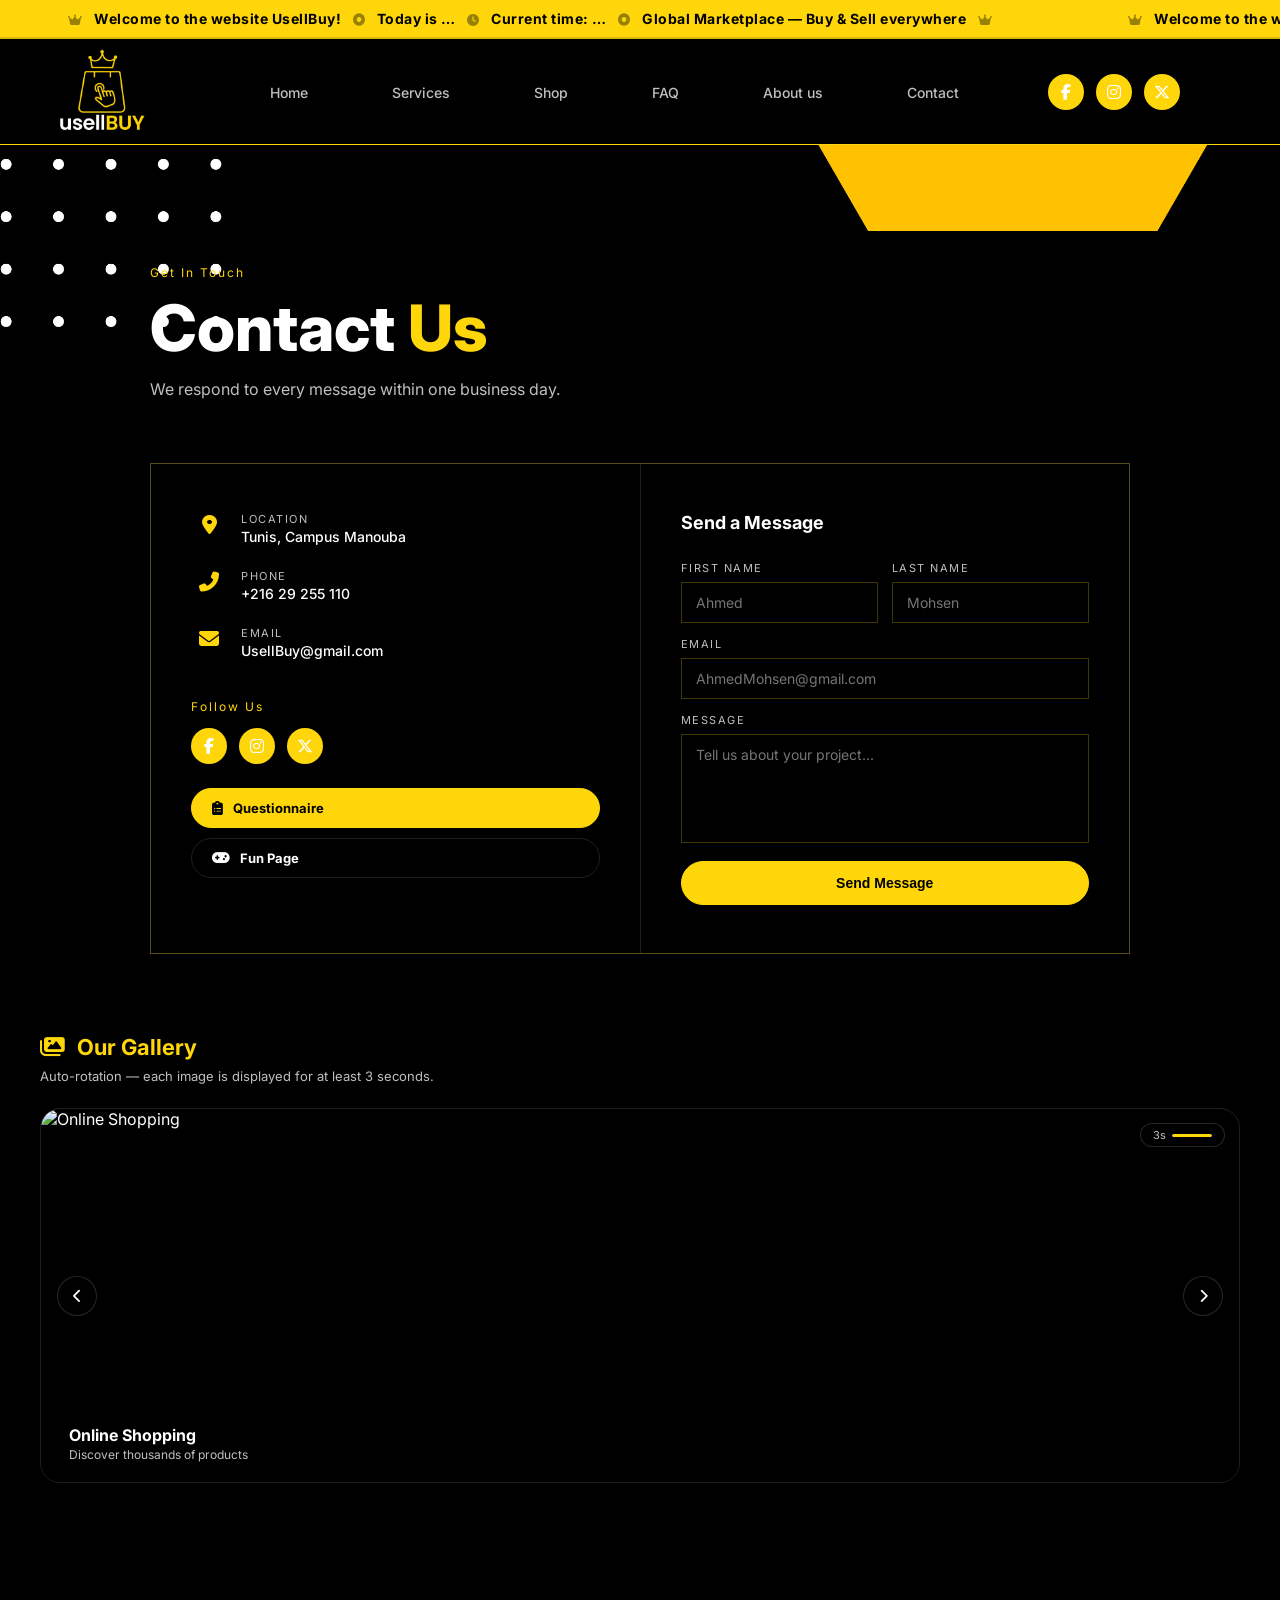
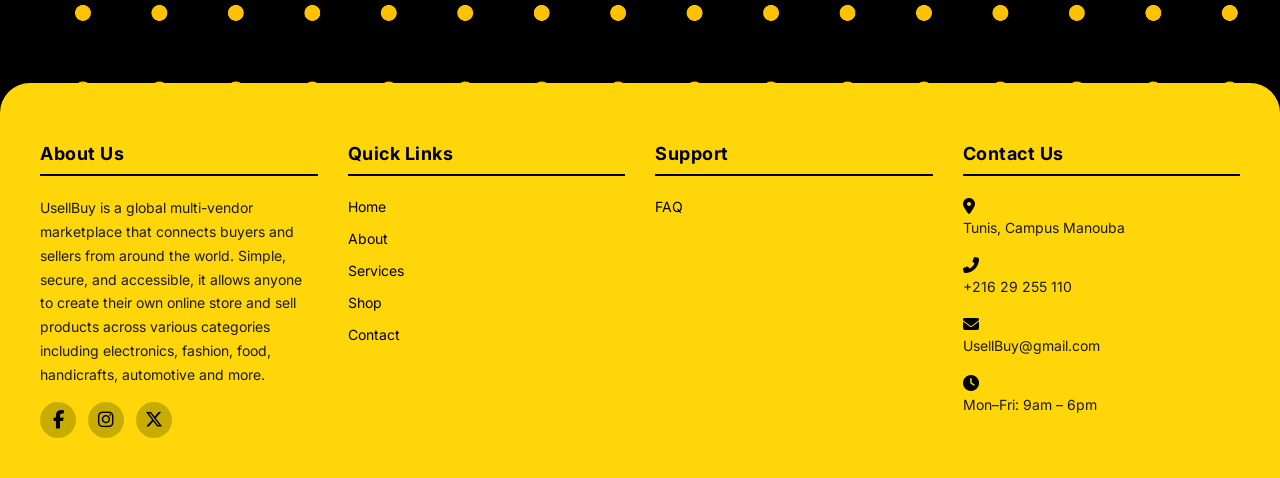
==== contact.html @ 7327470a "first commit" ====
<!DOCTYPE html>
<html lang="en">
<head>
<meta charset="UTF-8">
<meta name="viewport" content="width=device-width, initial-scale=1.0">
<title>UsellBuy — Contact</title>
<link href="https://fonts.googleapis.com/css2?family=Inter:wght@300;400;600;700;800&display=swap" rel="stylesheet">
<link rel="stylesheet" href="https://cdnjs.cloudflare.com/ajax/libs/font-awesome/6.5.0/css/all.min.css">
<link rel="stylesheet" href="style.css">
</head>
<body>

  <!-- ░░░ ANIMATED BANNER — real-time date + time ░░░ -->
  <div class="banner-container">
    <div class="banner-track" id="banner-track">
      <div class="banner-text" id="banner-text-1">
        <i class="fa-solid fa-crown"></i>
        Welcome to the website <strong>UsellBuy</strong>!
        <i class="fa-solid fa-circle-dot"></i>
        Today is <span id="banner-date-1">…</span>
        <i class="fa-solid fa-clock"></i>
        Current time: <span id="banner-time-1">…</span>
        <i class="fa-solid fa-circle-dot"></i>
        Global Marketplace — Buy &amp; Sell everywhere
        <i class="fa-solid fa-crown"></i>
      </div>
      <!-- Duplicate for seamless scrolling -->
      <div class="banner-text" id="banner-text-2" aria-hidden="true">
        <i class="fa-solid fa-crown"></i>
        Welcome to the website <strong>UsellBuy</strong>!
        <i class="fa-solid fa-circle-dot"></i>
        Today is <span id="banner-date-2">…</span>
        <i class="fa-solid fa-clock"></i>
        Current time: <span id="banner-time-2">…</span>
        <i class="fa-solid fa-circle-dot"></i>
        Global Marketplace — Buy &amp; Sell everywhere
        <i class="fa-solid fa-crown"></i>
      </div>
    </div>
  </div>

  <header>
    <div class="logo">
      <a href="index.html"><img src="u__3_-removebg-preview.png"></a>
    </div>
    <nav id="nav_1">
      <a href="index.html">Home</a>
      <a href="services.html">Services</a>
      <a href="shop.html">Shop</a>
      <a href="faq.html">FAQ</a>
      <a href="about.html">About us</a>
      <a href="contact.html">Contact</a>
    </nav>
    <nav id="nav-2">
      <div class="social">
        <a href="https://facebook.com" target="_blank" class="social fb">
          <i class="fa-brands fa-facebook-f"></i>
        </a>
        <a href="https://instagram.com" target="_blank" class="social ig">
          <i class="fa-brands fa-instagram"></i>
        </a>
        <a href="https://x.com" target="_blank" class="social x">
          <i class="fa-brands fa-x-twitter"></i>
        </a>
      </div>
    </nav>
  </header>

  <!-- ░░░ CONTACT SECTION ░░░ -->
  <div class="contact">
    <div class="wrap">
      <div class="ct-container">
        <div class="label">Get In Touch</div>
        <h1>Contact <span class="yellow">Us</span></h1>
        <p class="sub">We respond to every message within one business day.</p>
      </div>

      <div class="contact-grid" style="margin-bottom: 80px;">
        <div class="ct-info">
          <div class="ct-block">
            <i class="fas fa-map-marker-alt ct-icon-minimal"></i>
            <div>
              <div class="ct-label">Location</div>
              <div class="ct-val">Tunis, Campus Manouba</div>
            </div>
          </div>

          <div class="ct-block">
            <i class="fas fa-phone-alt ct-icon-minimal"></i>
            <div>
              <div class="ct-label">Phone</div>
              <div class="ct-val">+216 29 255 110</div>
            </div>
          </div>

          <div class="ct-block">
            <i class="fas fa-envelope ct-icon-minimal"></i>
            <div>
              <div class="ct-label">Email</div>
              <div class="ct-val">UsellBuy@gmail.com</div>
            </div>
          </div>

          <div style="margin-top:40px;">
            <div class="label" style="margin-bottom:14px;">Follow Us</div>
            <div class="social">
              <a href="https://facebook.com" target="_blank" class="social fb">
                <i class="fa-brands fa-facebook-f"></i>
              </a>
              <a href="https://instagram.com" target="_blank" class="social ig">
                <i class="fa-brands fa-instagram"></i>
              </a>
              <a href="https://x.com" target="_blank" class="social x">
                <i class="fa-brands fa-x-twitter"></i>
              </a>
            </div>
            <div class="ct-nav-links">
              <a href="questionnary.html" class="ct-nav-btn filled">
                <i class="fa-solid fa-clipboard-list"></i> Questionnaire
              </a>
              <a href="funpage.html" class="ct-nav-btn ghost">
                <i class="fa-solid fa-gamepad"></i> Fun Page
              </a>
            </div>
          </div>
        </div>

        <form class="ct-form" action="https://httpbin" method="POST" target="_blank">
          <h3>Send a Message</h3>
          <div class="row2">
            <div class="fg"><label>First Name</label><input type="text" placeholder="Ahmed"></div>
            <div class="fg"><label>Last Name</label><input type="text" placeholder="Mohsen"></div>
          </div>
          <div class="fg"><label>Email</label><input type="email" placeholder="AhmedMohsen@gmail.com"></div>
          <div class="fg"><label>Message</label><textarea rows="5" placeholder="Tell us about your project..."></textarea></div>
          <button class="btn" style="width:100%;text-align:center;">Send Message</button>
        </form>
      </div>
    </div>
  </div>

  <!-- ░░░ IMAGE GALLERY SLIDESHOW — at the bottom ░░░ -->
  <div style="max-width:1300px; margin:0 auto; padding:0 40px 60px;">
  <div class="gallery-container">
    <div class="container-title">
      <i class="fa-solid fa-images"></i> Our Gallery
    </div>
    <p class="container-sub">Auto-rotation — each image is displayed for at least 3 seconds.</p>

    <div class="gallery-slider" id="gallery-slider" style="aspect-ratio:16/5;">

      <img class="gallery-slide active"
           src="https://images.unsplash.com/photo-1556742049-0cfed4f6a45d?auto=format&fit=crop&w=1400&q=80"
           alt="Online Shopping" data-caption="Online Shopping" data-sub="Discover thousands of products">

      <img class="gallery-slide"
           src="https://images.unsplash.com/photo-1607082348824-0a96f2a4b9da?auto=format&fit=crop&w=1400&q=80"
           alt="Delivery" data-caption="Fast Delivery" data-sub="Worldwide in 2–5 days">

      <img class="gallery-slide"
           src="https://images.unsplash.com/photo-1563013544-824ae1b704d3?auto=format&fit=crop&w=1400&q=80"
           alt="Secure Payment" data-caption="Secure Payment" data-sub="Your transactions are protected">

      <img class="gallery-slide"
           src="https://images.unsplash.com/photo-1542744173-8e7e53415bb0?auto=format&fit=crop&w=1400&q=80"
           alt="Sellers" data-caption="Seller Community" data-sub="Join 12,000+ active sellers">

      <img class="gallery-slide"
           src="https://images.unsplash.com/photo-1573164713714-d95e436ab8d6?auto=format&fit=crop&w=1400&q=80"
           alt="Customer Support" data-caption="24/7 Customer Support" data-sub="Our team is always here for you">

      <!-- Overlay with title and dots -->
      <div class="gallery-overlay">
        <div class="gallery-caption">
          <span id="gallery-caption-text">Online Shopping</span>
          <small id="gallery-caption-sub">Discover thousands of products</small>
        </div>
        <div class="gallery-dots" id="gallery-dots"></div>
      </div>

      <!-- Navigation buttons -->
      <div class="gallery-nav">
        <button class="gallery-btn" id="btn-prev" title="Previous">
          <i class="fa-solid fa-chevron-left"></i>
        </button>
        <button class="gallery-btn" id="btn-next" title="Next">
          <i class="fa-solid fa-chevron-right"></i>
        </button>
      </div>

      <!-- Timer -->
      <div class="gallery-timer">
        <span id="timer-text">3s</span>
        <div id="timer-bar"><div id="timer-fill" style="width:100%"></div></div>
      </div>

    </div>
  </div>
  </div>

  <footer class="footer">
    <div class="footer-container">
      <div class="footer-col">
        <h4>About Us</h4>
        <p>UsellBuy is a global multi-vendor marketplace that connects buyers and sellers from around the world. Simple, secure, and accessible, it allows anyone to create their own online store and sell products across various categories including electronics, fashion, food, handicrafts, automotive and more.</p>
        <div class="social" id="footer__social">
          <a href="https://facebook.com" target="_blank" class="social fb">
            <i class="fa-brands fa-facebook-f"></i>
          </a>
          <a href="https://instagram.com" target="_blank" class="social ig">
            <i class="fa-brands fa-instagram"></i>
          </a>
          <a href="https://x.com" target="_blank" class="social x">
            <i class="fa-brands fa-x-twitter"></i>
          </a>
        </div>
      </div>
      <div class="footer-col">
        <h4>Quick Links</h4>
        <ul>
          <li><a href="index.html">Home</a></li>
          <li><a href="about.html">About</a></li>
          <li><a href="services.html">Services</a></li>
          <li><a href="shop.html">Shop</a></li>
          <li><a href="contact.html">Contact</a></li>
        </ul>
      </div>
      <div class="footer-col">
        <h4>Support</h4>
        <ul>
          <li><a href="faq.html">FAQ</a></li>
        </ul>
      </div>
      <div class="footer-col">
        <h4>Contact Us</h4>
        <div class="contact-item">
          <i class="fas fa-map-marker-alt"></i>
          <p>Tunis, Campus Manouba</p>
        </div>
        <div class="contact-item">
          <i class="fas fa-phone-alt"></i>
          <p>+216 29 255 110</p>
        </div>
        <div class="contact-item">
          <i class="fas fa-envelope"></i>
          <p>UsellBuy@gmail.com</p>
        </div>
        <div class="contact-item">
          <i class="fas fa-clock"></i>
          <p>Mon–Fri: 9am – 6pm</p>
        </div>
      </div>
    </div>
  </footer>

  <script src="contact.js"></script>
</body>
</html>
---- style.css ----
:root{
    --yellow:#ffd60a;
    --golden: #ffd60a40;
    --white:#ffffff;
    --black:#000000;
    --surface:#0f0f0f;     
    --gray:#bfbfbf;
    --border:#1f1f1f;
    --error:  #ff7070;
    --valide: #44cc44;
  }

  *{
    margin:0;
    padding:0;
    box-sizing:border-box;
  }

  
  .yellow{
    color:var(--yellow);
  }
  body {
  font-family:'Inter',sans-serif;
  background:var(--black) url("SL-043021-42650-13.jpg");
  background-size: cover;
  background-position: center;
  background-repeat: no-repeat;
  color:var(--white);
  animation: simpleFade 0.5s;
}

@keyframes simpleFade {
  from { opacity: 0; }
  to { opacity: 1; }
}
  /* ── NAV ── */
header{
  position: sticky;
  top:0;
  width:100%;
  padding:10px 60px;
  display:flex;
  justify-content:space-between;
  align-items:center;
  z-index:100;
  background:var(--black);        
  border-bottom:1px solid var(--yellow); 
}

.logo{
  width : 85px;
  height : 85px;
}

.logo img{
  height : 100%;
  width : 100%;
}
#nav_1{margin-right : 5px}
#nav_1 a{
  color:var(--gray);
  font-size:14px;
  font-weight:500;
  text-decoration: none;
  margin-left:80px;
  position:relative;
  transition:color .3s;
  }

#nav_1 a::after{
  content:'';
  position:absolute;
  left:0;
  bottom:-4px;
  width:0;
  height:2px;
  background:var(--yellow);
  transition:width .3s ease;
}
  #nav_1 a:hover{color:var(--yellow);}
  #nav_1 a:hover::after{width:100%;}

  #nav-2 {
      display: flex;
      justify-content: flex-end; 
      align-items: center;
      padding: 10px 40px;
      background-color:var(--black) 
  }

  #nav-2 .social {
      display: flex;
      gap: 12px;
  }

  #nav-2 > a {
      width: 32px;
      height: 32px;
      display: flex;
      justify-content: center;
      align-items: center;
      color: var(--white);
      text-decoration: none;
      border-radius: 4px;
      font-size: 14px;
      transition: 0.3s ease;
  }

.fb ,.ig,.x{ background-color: var(--yellow); }
.fb:hover { background-color: #145dbf; }
.ig:hover { background-color: #dd2a7b; }
.x:hover { background-color: #333; }

  /* ── SHARED ── */
.wrap{max-width:1100px;
  margin:0 auto;
  padding:0 60px;
}

.pt{padding-top:120px;}

.label{
  font-size:12px;
  letter-spacing:2px;
  color:var(--yellow);
  margin-bottom:16px;
}

h1{
  font-size:clamp(36px,5vw,64px);
  font-weight:800;
  line-height:1;
  transition:transform .4s ease,opacity .4s ease;
}

h2{
  font-size:clamp(28px,4vw,44px);
  font-weight:700;
  line-height:1.15;
  transition:transform .4s ease,opacity .4s ease;
}

.sub{
 font-size:16px;
  color:var(--gray);
  line-height:1.7;
  max-width:500px;
  margin-top:16px;
  transition :opacity .4s ease;
}

  /* ── BUTTONS ── */
.btn{
  display :inline-block;
  padding:13px 28px;
  background:var(--yellow);
  color:var(--black);
  font-size:14px;
  font-weight:600;
  text-decoration:none;
  border:1px solid var(--yellow);
  border-radius:50px;
  cursor:pointer;  /*pointeur curseur*/
  transition:background .3s ease, color .3s ease, transform .2s ease;
}

.btn:hover{
  background:var(--black);
  color:var(--yellow);
  transform:translateY(-3px);
}

.btn-ghost{
  background: transparent;
  border:1px solid var(--white);
  color:var(--white);
  margin-left:12px;
  border-radius: 50px;
  transition:background .3s ease, color .3s ease, transform .2s ease;
}

.btn-ghost:hover{
  background:var(--white);
  color:var(--black);
  transform:translateY(-3px);
}

  /* ── DIVIDER ── */
  hr{
    border:none;
    border-top:1px solid var(--border);
    margin:80px 0;
    transition:opacity .3s;
  }


  /* ── SERVICES ── */
#services .s-container {
  padding-top: 50px;
  text-align: center;
  max-width: 560px;
  margin: 0 auto 56px;
}

.grid-2 {
    display: grid;
    grid-template-columns: repeat(3, 1fr);
    justify-content: center;              
    gap: 20px;
    width: 95%;                          
    margin: 0 auto;                       
    background: #111100; 
    padding: 20px;
    border-radius: 16px;
}

.svc {
    background: var(--border);
    padding: 40px 30px;
    border-radius: 16px;
    transition: all 0.3s ease;
    color: var(--white); 
    border: 1px solid var(--golden);
}

.svc:hover {
  background: var(--yellow);  
  color: var(--black);        
  transform: translateY(-5px);
}

.svc:hover h3,.svc:hover p,.svc:hover .svc-num { 
  color: inherit;
}

.top-svc {
  display: flex;
  justify-content: space-between;
  align-items: center;
  width: 100%;
  margin-bottom: 20px;
  }

.svc-num {
  font-size: 18px;
  letter-spacing: 2px;
  background-color:#ffd60a40;
  border-radius:4px;
  color: var(--yellow);
  font-weight: 600;
  transition: color 0.3s ease;
}

.svc:nth-child(5) .top-svc::after {
  font-size: 14px;
  color: var(--yellow);
  text-transform: uppercase;
  letter-spacing: 1px;
}

.svc:nth-child(6) .top-svc::after {
  font-size: 14px;
  color: var(--yellow);
  text-transform: uppercase;
  letter-spacing: 1px;
}
.svc-title h3 {
  font-size: 24px;
  font-weight: 800;
  margin-bottom: 16px;
  color: var(--white);
  transition: color 0.3s ease;
}

.svc p {
  font-size: 14px;
  padding: 0px 0px;
  color: var(--white);
  line-height: 2;
  transition: color 0.3s ease;
}

  /* ── SHOP ── */
.forms {
  margin: 40px 0 60px;
  padding: 30px;
  background: var(--black);
  border: 1.5px solid rgba(255, 214, 10, 0.15);
  border-radius: 16px;
}
.forms:hover{
  border-color: var(--yellow);
  transform: translateY(-5px);
}
.forms-grid {
    color: var(--yellow);
    font-size: 22px;
    font-weight: 700;
    margin-bottom: 25px;
    display: flex;
    align-items: center;
    gap: 10px;
}

.forms-grid {
  display: grid;
  grid-template-columns: 1fr 1fr;
  gap: 20px;
}

.form {
  background: var(--black);
  padding: 25px;
  border-radius: 12px;
  border: 1px solid rgba(255, 214, 10, 0.15);
  position: relative;
  transition: all 0.3s ease;
}

.form:hover {
  transform: translateY(-4px);
  box-shadow: 0 8px 28px rgba(255, 214, 10, 0.12);
  border-color: rgba(255, 214, 10, 0.3);
}

.form-badge {
  display: inline-block;
  padding: 4px 12px;
  border-radius: 20px;
  font-size: 11px;
  font-weight: 700;
  text-transform: uppercase;
  margin-bottom: 15px;
  color: var(--white);
}

.form h3 {
  color: var(--white);
  font-size: 18px;
  font-weight: 600;
  margin-bottom: 15px;
}
.form select {
  width: 100%;
  padding: 12px;
  margin-bottom: 12px;
  background: #111; 
  border: 1px solid var(--yellow);  
  border-radius: 6px;
  color: var(--yellow);  
  font-family: 'Inter', sans-serif;
  font-size: 14px;
  cursor: pointer;
}
.form select option {
  background: #111;  
  color: var(--yellow);  
  padding: 10px;
}

.form select option:hover {
  background: var(--yellow);  
  color: var(--black);  
}
.form input,.form select {
  width: 100%;
  padding: 12px;
  margin-bottom: 12px;
  background: rgba(255, 255, 255, 0.05);
  border: 1px solid var(--border);
  border-radius: 6px;
  color: var(--white);
  font-family: 'Inter', sans-serif;
  font-size: 14px;
}
.form input:focus,.form select:focus {
  border-color: var(--yellow);
  outline: none;
}

.price-row {
  display: grid;
  grid-template-columns: 1fr 1fr;
  gap: 10px;
  margin-bottom: 5px;
}

#btn__for {
  width: 100% ;
  padding: 12px;
  display: flex;
  align-items: center;
  justify-content: center;
  gap: 8px;
  margin-top: 10px;
}
#shop .sh-container{padding:120px 0 60px;}
.prod-grid{
  display:grid;
  grid-template-columns:repeat(4, 1fr);
  gap:20px;
  margin-bottom:0;
}
.prod-card{
  background:var(--surface);
  border:1px solid var(--border);
  border-radius:16px;
  transition:background .2s, transform .2s;
  overflow:hidden;
}
.prod-card:hover{
  background:#2e2e2e;
  transform:translateY(-4px);
}
.prod-card img{
  width:100%;
  aspect-ratio:1 / 1;
  object-fit:cover;
  display:block;
  transition:transform .4s ease;
  border-radius:16px 16px 0 0;
}
.prod-card:hover img {
  transform: scale(1.04);
  filter:saturate(120%);
  opacity: 0.9;
}

.prod-info{padding:18px;}
.prod-info h3{
  font-size:15px;
  font-weight:700;
  margin-bottom:6px;
}
.prod-info p{
  font-size:13px;
  color:var(--gray);
  line-height:1.6;
  margin-bottom:14px;
}
.prod-info .price{
  font-size:18px;
  font-weight:700;
  margin-bottom:14px;
}
.prod-info .price span{
  font-size:12px;
  color:var(--gray);
  font-weight:400;
}
#add-btn{
    width:100%;
    padding:10px;
  }
.prod-top{
  margin: 40px 0;
  padding: 25px;
  background: #111;
  border: 1px solid var(--yellow);
  border-radius: 12px;
  overflow-x: auto;
}
.prod-top-title {
  color: var(--yellow);
  font-size: 22px;
  margin-bottom: 20px;
  display: flex;
  align-items: center;
  gap: 10px;
}

.prod-top-title i {
  color: var(--yellow);
  font-size: 24px;
}

.prod-top-table, #product-table {
  width: 100%;
  border-collapse: collapse;
  background: var(--black);
  border: 1px solid var(--yellow);
  border-radius: 8px;
  overflow: hidden;
  min-width: 600px;
}

.prod-top-table th, #product-table th {
  background: var(--yellow);
  color: var(--black);
  padding: 12px;
  font-size: 14px;
  text-align: left;
}
.prod-top-table th i, #product-table i {
  margin-right: 6px;
  color: var(--black);
  }

.prod-top-table td, #product-tbody td{
  padding: 12px;
  color: var(--white);
  border-bottom: 1px solid #333;
}
.prod-top-table td i {
  margin-right: 6px;
  color: var(--yellow);
}

.prod-top-row-1 ,.prod-top-row-2 ,.prod-top-row-3{ background: var(--black);} 

.rank-1 i { color: #FFD700; }
.rank-2 i { color: #C0C0C0; }
.rank-3 i { color: #CD7F32; }

.product-cell {
  display: flex;
  align-items: center;
  gap: 10px;
}

.product-cell img {
    width: 40px;
    height: 40px;
    border-radius: 5px;
    border: 1px solid var(--yellow);
    object-fit: cover;
  }

.product-cell span { color: var(--white); }

.revenue {
  color: #4CAF50 !important;
  font-weight: 600;
}

.revenue i { 
  color: #4CAF50 !important;
}
.rating i {
  color: var(--yellow);
  font-size: 12px;
  margin-right: 2px;
}

.prod-top-table tr:hover, #product-tbody tr { 
  background: var(--border);
}
.prod-top-table tr, #product-tbody tr:hover td {
  border-color: var(--yellow);
}

.prod-info {
  background-color: var(--surface);
  color : var(--gray);
}

  /* ── FAQ ── */


  /* ── ABOUT ── */
.about {
  padding: 80px 24px 100px;
  font-family: 'Inter', sans-serif;
  max-width: 1100px;
  margin: 0 auto;
}

.about-container {
  text-align: center;
  max-width: 640px;
  margin: 0 auto 60px;
}

.about-container h1 {
  font-size: clamp(2rem, 4.5vw, 3.2rem);
  font-weight: 700;
  line-height: 1.15;
  color: var(--white);
  margin-top: 12px;
}
.about-container h1 span { color: var(--yellow); }

.about-sub {
  margin-top: 16px;
  color: var(--gray);
  font-size: 1rem;
  line-height: 1.75;
}

.about-mission {
  background: var(--black);
  border: 1.5px solid var(--golden);
  border-radius: 20px;
  padding: 32px 36px;
  margin-bottom: 72px;
}

.about-mission-inner {
  display: flex;
  align-items: flex-start;
  gap: 20px;
}
.about-mission-inner i {
  font-size: 1.6rem;
  color: var(--yellow);
  margin-top: 3px;
  flex-shrink: 0;
}

.about-mission-inner p {
  font-size: 1rem;
  color: var(--gray);
  line-height: 1.8;
}

.about-team-title {
  text-align: center;
  margin-bottom: 36px;
}

.about-team-title h2 {
  font-size: clamp(1.6rem, 3vw, 2.2rem);
  font-weight: 700;
  color: var(--white);
  margin-top: 8px;
}

.about-team {
  display: grid;
  grid-template-columns: repeat(auto-fill, minmax(300px, 1fr));
  gap: 20px;
  margin-bottom: 80px;
}

.about-card {
  background: #1a1a1a;
  border: 1.5px solid var(--golden);
  border-radius: 20px;
  padding: 32px 28px;
  display: flex;
  flex-direction: column;
  gap: 16px;
  transition: background 0.25s, border-color 0.25s, transform 0.2s;
}

.about-card:hover {
  background: #222;
  border-color: var(--yellow);
  transform: translateY(-5px);
}

.about-card-avatar {
  width: 56px;
  height: 56px;
  border-radius: 50%;
  background: var(--yellow);
  color: var(--black);
  font-size: 1.1rem;
  font-weight: 700;
  display: flex;
  align-items: center;
  justify-content: center;
  flex-shrink: 0;
  letter-spacing: 1px;
}

.about-card-info h3 {
  font-size: 1.05rem;
  font-weight: 700;
  color: var(--white);
   margin-bottom: 4px;
}

.about-card-role {
  display: inline-block;
  font-size: 0.75rem;
  font-weight: 600;
  letter-spacing: 1.5px;
  text-transform: uppercase;
  color: var(--yellow);
  margin-bottom: 12px;
}

.about-card-info p {
  font-size: 0.85rem;
  color: var(--gray);
  line-height: 1.75;
}

.about-card-socials {
  display: flex;
  gap: 10px;
  margin-top: 4px;
}

.about-card-socials a {
  width: 34px;
  height: 34px;
  border-radius: 50%;
  background: var(--surface);
  border: 1px solid var(--golden);
  color: var(--yellow);
  display: flex;
  align-items: center;
  justify-content: center;
  font-size: 0.85rem;
  text-decoration: none;
  transition: background 0.2s, color 0.2s, border-color 0.2s;
}

.about-card-socials a:hover {
  background: var(--yellow);
  color: var(--black);
  border-color: var(--yellow);
}

.about-values {
  display: grid;
  grid-template-columns: repeat(auto-fill, minmax(220px, 1fr));
  gap: 20px;
  margin-bottom: 80px;
}
.about-value {
  background: var(--surface);
  border: 1.5px solid var(--golden);
  border-radius: 20px;
  padding: 28px 24px;
  transition: background 0.25s, border-color 0.25s, transform 0.2s;
}

.about-value:hover {
  background: var(--yellow);
  border-color: var(--yellow);
  transform: translateY(-4px);
}

.about-value i {
  font-size: 1.4rem;
  color: var(--yellow);
  margin-bottom: 14px;
  display: block;
  transition: color 0.25s;
}
.about-value:hover i { color: var(--black); }

.about-value h4 {
  font-size: 0.95rem;
  font-weight: 700;
  color: var(--white);
  margin-bottom: 8px;
  transition: color 0.25s;
}
.about-value:hover h4 { color: var(--black); }
.about-value p {
  font-size: 0.82rem;
  color: var(--gray);
  line-height: 1.75;
  transition: color 0.25s;
}

.about-value:hover p { color: #333; }

.about-cta {
  border: 1.5px solid var(--golden);
  border-radius: 20px;
  padding: 36px 40px;
  display: flex;
  align-items: center;
  gap: 20px;
  flex-wrap: wrap;
  background: var(--surface);
}

.about-cta-text { flex: 1; }

.about-cta-text h3 {
  font-size: 1.1rem;
  font-weight: 600;
  color: var(--white);
}

.about-cta-text p {
  font-size: 0.875rem;
  color: var(--gray);
  margin-top: 4px;
}
  /* ── CONTACT ── */
.ct-block i.ct-icon-minimal {
  color: var(--yellow);
  font-size: 20px;
  width: 36px;
  text-align: center;
  margin-top: 3px;
}
.ct-block {
  display: flex;
  gap: 14px;
  align-items: flex-start;
  margin-bottom: 24px;
}
.contact .ct-container { 
  padding: 120px 0 60px;
}
.contact-grid {
  display: grid;
  grid-template-columns: 1fr 1fr;
  gap: 1px; background: var(--border);
  border: 1px solid var(--golden);
}
.ct-info {
  background: var(--black); 
  padding: 48px 40px; 
}
.ct-info .sub {margin-bottom: 40px;
}
.ct-block {
  display: flex; gap: 14px; 
  align-items: flex-start; 
  margin-bottom: 24px; 
}
.ct-icon {
  width: 36px; 
  height: 36px; 
  border: 1px solid var(--border); 
  display: flex; 
  align-items: center; 
  justify-content: center; 
  font-size: 14px; 
  flex-shrink: 0;
}
.ct-label{ 
  font-size: 11px; 
  letter-spacing: 1.5px; 
  text-transform: uppercase; 
  color: var(--gray); 
}
.ct-val { 
  font-size: 14px; 
  font-weight: 500; 
  margin-top: 2px; 
}
.ct-form { 
  background: var(--black); 
  padding: 48px 40px; 
}
.ct-form h3{
  font-size: 18px; 
  font-weight: 700; 
  margin-bottom: 28px; 
}
.row2 { 
  display: grid; 
  grid-template-columns: 1fr 1fr; 
  gap: 14px; 
}
.fg { 
  margin-bottom: 14px; 
}
.fg label { 
  display: flex ; 
  font-size: 11px; 
  letter-spacing: 1.5px; 
  text-transform: uppercase; 
  color: var(--gray); 
  margin-bottom: 7px; 
}
.fg input,.fg textarea { 
  width: 100%; 
  background: var(--black); 
  border: 1px solid var(--golden); 
  padding: 11px 14px; 
  color: var(--white); 
  font-family: 'Inter', sans-serif; 
  font-size: 14px; 
  outline: none; 
  resize: none; 
  transition: border-color .2s;
}
.fg input:focus, .fg textarea:focus { 
  border-color: var(--yellow);
}

.social {
  display: flex;
  gap: 12px;
}

.social a {
  width: 36px;
  height: 36px;
  display: flex;
  justify-content: center;
  align-items: center;
  color: var(--white);
  text-decoration: none;
  border-radius: 50%;  
  font-size: 16px;
  transition: 0.3s ease;
  background: var(--yellow);
}
/* ── CONTACT NAV BUTTONS — Questionnaire & Fun Page ── */
.ct-nav-links {
  display: flex;
  flex-direction: column;
  gap: 10px;
  margin-top: 24px;
}

.ct-nav-btn {
  display: inline-flex;
  align-items: center;
  gap: 10px;
  padding: 11px 20px;
  border-radius: 50px;
  font-size: 13px;
  font-weight: 700;
  text-decoration: none;
  transition: all .25s ease;
}

.ct-nav-btn.filled {
  background: var(--yellow);
  color: var(--black);
  border: 1px solid var(--yellow);
}

.ct-nav-btn.filled:hover {
  background: var(--black);
  color: var(--yellow);
  transform: translateY(-2px);
}

.ct-nav-btn.ghost {
  background: transparent;
  color: var(--white);
  border: 1px solid var(--border);
}

.ct-nav-btn.ghost:hover {
  border-color: var(--yellow);
  color: var(--yellow);
  transform: translateY(-2px);
}

.ct-nav-btn i {
  font-size: 14px;
}
.banner-container {
    overflow: hidden;
    background: var(--yellow);
    padding: 10px 0;
    position: relative;
    border-bottom: 2px solid rgba(0,0,0,0.15);
  }
  /* Le texte défile de droite à gauche en boucle */
.banner-track {
  display: flex;
  white-space: nowrap;
  animation: marqueeScroll 22s linear infinite;
}
.banner-text {
  font-size: 14px;
  font-weight: 700;
  color: var(--black);
  padding: 0 60px;
  letter-spacing: 0.5px;
  flex-shrink: 0;
 }
.banner-text i { margin: 0 8px; 
  font-size: 12px; 
  color: rgba(0,0,0,0.4); 
}
  /* Animation du défilement */
@keyframes marqueeScroll {
  from { transform: translateX(0); }
  to   { transform: translateX(-50%); }
}
  /* L'heure est mise à jour dynamiquement */
#banner-time, #banner-date { font-weight: 800; }
 
  /* ════════════════════════════════
     GALERIE D'IMAGES — Partie 4b
  ════════════════════════════════ */
.gallery-container {
  margin: 60px 0;
}
.gallery-container .container-title {
  font-size: 22px;
  font-weight: 700;
  color: var(--yellow);
  margin-bottom: 8px;
  display: flex;
  align-items: center;
  gap: 12px;
}
.gallery-container .container-sub {
  font-size: 13px;
  color: var(--gray);
  margin-bottom: 24px;
}
  /* Conteneur de la galerie */
.gallery-slider {
  position: relative;
  border-radius: 20px;
  overflow: hidden;
  aspect-ratio: 16/7;
  border: 1px solid var(--border);
}
  /* Images de la galerie */
.gallery-slide {
  position: absolute;
  top: 0; left: 0;
  width: 100%; height: 100%;
  object-fit: cover;
  opacity: 0;
  transition: opacity 1s ease-in-out;
}
.gallery-slide.active { opacity: 1; }
 
  /* Overlay avec le titre de l'image */
.gallery-overlay {
  position: absolute;
  bottom: 0; left: 0; right: 0;
  background: linear-gradient(transparent, rgba(0,0,0,0.75));
  padding: 30px 28px 20px;
  display: flex;
  justify-content: space-between;
  align-items: flex-end;
}
.gallery-caption { font-size: 16px; font-weight: 700; }
.gallery-caption small { display: block; font-size: 12px; color: var(--gray); font-weight: 400; margin-top: 2px; }
 
  /* Indicateurs (points) */
.gallery-dots {
  display: flex;
  gap: 6px;
}
.gallery-dot {
  width: 8px; height: 8px;
  border-radius: 50%;
  background: rgba(255,255,255,0.3);
  cursor: pointer;
  transition: all .3s;
  border: none;
}
.gallery-dot.active { background: var(--yellow); transform: scale(1.3); }
 
  /* Boutons précédent / suivant */
.gallery-nav {
  position: absolute;
  top: 50%; transform: translateY(-50%);
  display: flex;
  justify-content: space-between;
  width: 100%;
  padding: 0 16px;
  pointer-events: none;
}
.gallery-btn {
  width: 40px; height: 40px;
  border-radius: 50%;
  background: rgba(0,0,0,0.5);
  border: 1px solid rgba(255,255,255,0.15);
  color: var(--white);
  font-size: 14px;
  cursor: pointer;
  pointer-events: all;
  display: flex; align-items: center; justify-content: center;
  transition: all .2s;
 }
.gallery-btn:hover { background: var(--yellow); color: var(--black); border-color: var(--yellow); }
 
  /* Compteur de temps restant */
.gallery-timer {
  position: absolute;
  top: 14px; right: 14px;
  background: var(--black);
  border: 1px solid rgba(255,255,255,0.15);
  border-radius: 50px;
  padding: 4px 12px;
  font-size: 11px;
  color: var(--gray);
  display: flex; align-items: center; gap: 6px;
}
#timer-bar {
  width: 40px; height: 3px;
  background: var(--border);
  border-radius: 2px;
  overflow: hidden;
}
#timer-fill {
  height: 100%;
  background: var(--yellow);
  border-radius: 2px;
  transition: width 1s linear;
}

/* ── QUESTIONNARY ── */

/* Questionnaire Simple Styles */

 /* ── Hero ── */
.q-container { padding: 120px 0 60px;
 }
 
    /* ── Card formulaire ── */
.q-card {
  background: var(--surface);
  border: 1px solid var(--border);
  border-radius: 20px;
  padding: 48px;
  max-width: 720px;
  margin: 0 auto 80px;
  }
 
    /* ── Groupes de champs ── */
.q-group { margin-bottom: 28px; }
.q-group label.main-label {
  display: block;
  font-size: 11px;
  letter-spacing: 1.8px;
  text-transform: uppercase;
  color: var(--yellow);
  margin-bottom: 10px;
  font-weight: 600;
}
 
    /* Inputs & Textarea */
.q-group input[type="text"],
.q-group input[type="email"],
.q-group textarea,
.q-group select {
  width: 100%;
  background: var(--border);
  border: 1px solid var(--border);
  padding: 12px 16px;
  color: var(--white);
  font-size: 14px;
  outline: none;
  border-radius: 10px;
  resize: vertical;
  transition: border-color .2s, background .2s;
}
.q-group input:focus,
.q-group textarea:focus,
.q-group select:focus { border-color: var(--yellow); background: rgba(255,214,10,0.03); }
.q-group select option { background: #111; }
 
    /* Erreur de validation */
.error-msg {
  color: var(--error);
  font-size: 12px;
  margin-top: 6px;
  display: none;
  align-items: center;
  gap: 5px;
}
.error-msg.visible { display: flex; }
.field-error input,.field-error textarea,.field-error select { border-color: var(--error) !important; }
 
    /* Champ valide */
.field-ok input,.field-ok textarea,.field-ok select { border-color: var(--valide) !important; }
 
    /* Radio & Checkbox */
.options-grid { display: grid; grid-template-columns: 1fr 1fr; gap: 10px; }
.option-item {
  display: flex;
  align-items: center;
  gap: 10px;
  background: rgba(255,255,255,0.03);
  border: 1px solid var(--border);
  padding: 12px 16px;
  border-radius: 10px;
  cursor: pointer;
  transition: all .2s;
  font-size: 14px;
  color: var(--gray);
}
.option-item:hover { border-color: var(--yellow); color: var(--white); background: rgba(255,214,10,0.04); }
.option-item input[type="radio"],
.option-item input[type="checkbox"] {
  accent-color: var(--yellow);
  width: 16px; height: 16px;
  cursor: pointer;
}
 
    /* Stars rating */
.stars { display: flex; gap: 6px; flex-direction: row-reverse; justify-content: flex-end; }
.stars input { display: none; }
.stars label {
  font-size: 28px;
  color: var(--border);
  cursor: pointer;
  transition: color .15s;
  }
.stars label:hover,.stars label:hover ~ label,.stars input:checked ~ label { color: var(--yellow); }
 
    /* Range slider */
.range-wrap { display: flex; align-items: center; gap: 16px; }
.range-wrap input[type="range"] { flex: 1; accent-color: var(--yellow); }
.range-val {
  min-width: 36px;
  text-align: center;
  font-weight: 700;
  color: var(--yellow);
  font-size: 16px;
}
 

    /* Séparateur interne */
.q-divider { border: none; border-top: 1px solid var(--border); margin: 32px 0; }
 
    /* Message de succès */
.success-panel {
  display: none;
  text-align: center;
  padding: 60px 40px;
}
.success-panel.visible { display: block; }
.success-icon { font-size: 60px; color: var(--yellow); margin-bottom: 20px; }
.success-panel h2 { font-size: 28px; margin-bottom: 12px; }
.success-panel p { color: var(--gray); font-size: 15px; }
 
    /* Char count */
.char-count { font-size: 11px; color: var(--gray); text-align: right; margin-top: 4px; }
 
    /* Liens nav extras */
.nav-links { display: flex; gap: 16px; justify-content: center; margin-bottom: 60px; flex-wrap: wrap; }
.nav-link-pill {
  display: inline-flex;
  align-items: center;
  gap: 8px;
  padding: 10px 20px;
  border: 1px solid var(--border);
  border-radius: 50px;
  color: var(--gray);
  text-decoration: none;
  font-size: 13px;
  transition: all .2s;
}
.nav-link-pill:hover { border-color: var(--yellow); color: var(--yellow); }

/*---------FUNPAGE----------------*/

.fp-container { 
    padding: 60px 0 40px; 
    text-align: center;
}

.fp-layout { 
    display: grid; 
    grid-template-columns: 1fr 1fr; 
    gap: 32px; 
    margin-bottom: 60px; 
}

/* Game Card Styles */
.game-card {
    background: rgba(255,255,255,0.03);
    border: 1px solid var(--border);
    border-radius: 20px;
    padding: 32px;
}

.game-card h3 {
    font-size: 18px;
    font-weight: 700;
    color: var(--yellow);
    margin-bottom: 8px;
    display: flex;
    align-items: center;
    gap: 10px;
}

.game-card .sub-label { 
    font-size: 13px; 
    color: var(--gray); 
    margin-bottom: 20px; 
}

/* Memory Game Grid */
.memory-grid {
    display: grid;
    grid-template-columns: repeat(4, 1fr);
    gap: 10px;
    margin-bottom: 16px;
}

.mem-card {
    aspect-ratio: 1;
    border-radius: 12px;
    border: 2px solid var(--border);
    display: flex;
    align-items: center;
    justify-content: center;
    cursor: pointer;
    background: rgba(255,255,255,0.04);
    transition: all 0.2s ease;
    position: relative;
}

/* Style pour l'icône question mark (face cachée) */
.mem-card .fa-circle-question {
    font-size: 32px;
    color: var(--yellow);
    transition: all 0.2s ease;
}

/* Style pour les icônes Font Awesome sur les cartes retournées */
.mem-card .card-icon {
    display: none;
    font-size: 32px;
}

.mem-card .card-icon i {
    font-size: 32px;
    color: var(--yellow);
}

/* Carte retournée */
.mem-card.flipped {
    background: rgba(255,214,10,0.1);
    border-color: var(--yellow);
}

.mem-card.flipped .fa-circle-question {
    display: none;
}

.mem-card.flipped .card-icon {
    display: block;
}

/* Carte appariée */
.mem-card.matched {
    border-color: var(--yellow);
    background: rgba(255,214,10,0.2);
    cursor: default;
    opacity: 0.8;
}

.mem-card.matched .card-icon i {
    color: var(--yellow);
}

/* Effet hover sur les cartes non retournées */
.mem-card:hover:not(.flipped):not(.matched) {
    transform: scale(1.05);
    border-color: rgba(255,214,10,0.5);
}

/* Game Score */
.game-score {
    display: flex;
    justify-content: space-between;
    align-items: center;
    font-size: 13px;
    color: var(--gray);
    margin-bottom: 16px;
    flex-wrap: wrap;
    gap: 10px;
}

.game-score span { 
    color: var(--yellow); 
    font-weight: 700; 
}

.btn-game { 
    padding: 6px 16px; 
    background: transparent; 
    border: 1px solid var(--yellow); 
    color: var(--yellow); 
    border-radius: 50px; 
    cursor: pointer; 
    font-size: 12px; 
    font-family: 'Inter', sans-serif;
    transition: all 0.2s; 
}

.btn-game:hover { 
    background: var(--yellow); 
    color: var(--black); 
}

/* Propagation Section */
.propagation-container {
    background: rgba(255,255,255,0.02);
    border: 1px solid var(--border);
    border-radius: 20px;
    padding: 32px;
    margin-bottom: 60px;
}

.propagation-container h3 {
    font-size: 18px;
    font-weight: 700;
    color: var(--yellow);
    margin-bottom: 12px;
    display: flex;
    align-items: center;
    gap: 10px;
}

.propagation-container p {
    font-size: 13px;
    color: var(--gray);
    margin-bottom: 20px;
    line-height: 1.5;
}

.propagation-container code {
    background: rgba(255,255,255,0.1);
    padding: 2px 6px;
    border-radius: 4px;
    font-size: 11px;
}

/* Event Propagation Levels */
.ev-outer {
    background: rgba(255,255,255,0.04);
    border: 2px solid rgba(255,255,255,0.1);
    border-radius: 16px;
    padding: 24px;
    margin: 20px 0;
    cursor: pointer;
    transition: all 0.2s;
}

.ev-outer:hover { 
    border-color: rgba(122,178,247,0.5); 
}

.ev-outer-label { 
    font-size: 11px; 
    letter-spacing: 1px; 
    text-transform: uppercase; 
    color: var(--gray); 
    margin-bottom: 16px; 
    display: flex;
    align-items: center;
    gap: 8px;
}

.ev-zone {
    background: rgba(255,214,10,0.04);
    border: 2px dashed rgba(255,214,10,0.25);
    border-radius: 12px;
    padding: 20px;
    cursor: pointer;
    transition: all 0.2s;
}

.ev-zone:hover { 
    border-color: rgba(255,214,10,0.5); 
}

.ev-zone-label { 
    font-size: 11px; 
    letter-spacing: 1px; 
    text-transform: uppercase; 
    color: rgba(255,214,10,0.6); 
    margin-bottom: 14px; 
    display: flex;
    align-items: center;
    gap: 8px;
}

.ev-btn-wrap { 
    display: flex; 
    gap: 12px; 
    flex-wrap: wrap;
}

.ev-btn {
    padding: 10px 20px;
    background: var(--yellow);
    color: var(--black);
    border: none;
    border-radius: 50px;
    cursor: pointer;
    font-size: 13px;
    font-weight: 600;
    font-family: 'Inter', sans-serif;
    transition: all 0.2s;
    display: inline-flex;
    align-items: center;
    gap: 8px;
}

.ev-btn:hover { 
    transform: scale(1.02); 
    box-shadow: 0 4px 12px rgba(255,214,10,0.3);
}

.ev-btn-stop {
    padding: 10px 20px;
    background: transparent;
    color: var(--gray);
    border: 1px solid var(--border);
    border-radius: 50px;
    cursor: pointer;
    font-size: 13px;
    transition: all 0.2s;
    display: inline-flex;
    align-items: center;
    gap: 8px;
}

.ev-btn-stop:hover { 
    border-color: #ff7070; 
    color: #ff7070; 
}

/* Event Log */
.ev-log {
    background: var(--black);
    border: 1px solid var(--border);
    border-radius: 12px;
    padding: 16px;
    font-size: 12px;
    min-height: 120px;
    max-height: 180px;
    overflow-y: auto;
    margin-top: 16px;
}

.ev-log-entry {
    padding: 4px 0;
    border-bottom: 1px solid rgba(255,255,255,0.04);
    font-family: monospace;
    font-size: 11px;
    animation: fadeIn 0.3s ease;
}

@keyframes fadeIn {
    from {
        opacity: 0;
        transform: translateY(-5px);
    }
    to {
        opacity: 1;
        transform: translateY(0);
    }
}

.ev-log-entry.outer { color: #7ab2f7; }
.ev-log-entry.zone { color: #ffd60a; }
.ev-log-entry.btn { color: #7affa0; }
.ev-log-entry.stop { color: #ff7070; }
.ev-log-entry.mouse { color: #c07aff; }
.ev-log-entry.key { color: #ff9f7a; }

.ev-log-clear { 
    font-size: 11px; 
    color: var(--gray); 
    cursor: pointer; 
    float: right;
    margin-bottom: 8px;
    transition: color 0.2s;
}

.ev-log-clear:hover { 
    color: var(--white); 
}

/* Mouse Tracker */
.mouse-tracker {
    background: rgba(255,255,255,0.03);
    border: 1px solid var(--border);
    border-radius: 12px;
    padding: 12px;
    margin-top: 16px;
    text-align: center;
    font-size: 12px;
    color: var(--gray);
    display: flex;
    align-items: center;
    justify-content: center;
    gap: 10px;
}

.mouse-tracker span {
    color: var(--yellow);
    font-weight: 600;
}

/* Keyboard Hint */
.key-hint {
    display: inline-block;
    background: rgba(255,214,10,0.1);
    border: 1px solid var(--yellow);
    border-radius: 6px;
    padding: 2px 8px;
    font-family: monospace;
    font-size: 11px;
    color: var(--yellow);
}

/* Legend */
.legend {
    display: flex;
    gap: 20px;
    flex-wrap: wrap;
    margin-top: 16px;
    font-size: 11px;
    padding-top: 12px;
    border-top: 1px solid var(--border);
}

.legend span { 
    display: inline-flex;
    align-items: center;
    gap: 6px;
}

/* Helper Classes */
.text-center {
    text-align: center;
}

.mt-2 {
    margin-top: 8px;
}
  /*=============FOOTER==============*/
.footer {
  background: var(--yellow); 
  color: var(--black);  
  padding: 60px 40px 40px;
  margin-top: 80px;
  width: 100%;
  font-family: 'Inter', sans-serif;
  position: relative;
  border-radius: 30px 30px 0 0;  
}

.footer-container {
  max-width: 1200px;
  margin: 0 auto;
  display: grid;
  grid-template-columns: repeat(4, 1fr); 
  gap: 30px;
}

.footer-col {
  display: flex;
  flex-direction: column;
}

.footer-col h4 {
  color: var(--black);
  font-size: 18px;
  font-weight: 700;
  margin-bottom: 20px;
  letter-spacing: 0.5px;
  border-bottom: 2px solid var(--black);
  padding-bottom: 10px;
}

.footer-col ul { list-style: none; padding: 0; margin: 0; }
.footer-col ul li { margin-bottom: 12px; }
.footer-col ul li a {
  color: var(--black);
  text-decoration: none;
  font-size: 14px;
  transition: all 0.3s ease;
  display: inline-block;
}
.footer-col ul li a:hover { color: #000000; transform: translateX(5px); font-weight: 600; }
.footer-col p { color: #1a1a1a; font-size: 14px; line-height: 1.7; margin: 0 0 15px 0; }

#footer__social > a {
  display: inline-flex;
  align-items: center;
  justify-content: center;
  width: 36px;
  height: 36px;
  background: rgb(199, 173, 3);
  border-radius: 50%;
  color: var(--black);
  text-decoration: none;
  font-size: 18px;
  transition: all 0.3s ease;
}

#footer__social > a:hover { 
  background: var(--black); 
  color: var(--yellow); 
  transform: translateY(-3px);
}

.footer-bottom {
  max-width: 1200px;
  margin: 40px auto 0;
  padding-top: 25px;
  border-top: 1px solid var(--black);
  display: flex;
  justify-content: space-between;
  align-items: center;
  flex-wrap: wrap;
  gap: 15px;
}

.footer-bottom p { 
  color: var(--black); 
  font-size: 13px; 
  margin: 0; 
}

.footer-bottom-links { 
  display: flex; 
  gap: 25px; 
}
.footer-bottom-links a { 
  color: var(--black); 
  text-decoration: none; 
  font-size: 13px; 
  transition: color 0.3s; 
}
.footer-bottom-links a:hover { 
  color: var(--black); 
  text-decoration: underline; 
}

  /* ── RESPONSIVE ── */
@media (max-width: 992px) {
  .footer-container { grid-template-columns: repeat(2, 1fr); }
}
@media (max-width: 768px) {
  .faq-cta { flex-direction: column; text-align: center; }
  .about-cta { flex-direction: column; text-align: center; }
  .about-mission-inner { flex-direction: column; }
  .prod-grid { grid-template-columns: 1fr; }
  .prod-top { padding: 15px; }
  .prod-top-title { font-size: 18px; }
  .prod-top-table th,.prod-top-table td { padding: 8px; }
  .product-cell img { width: 30px; height: 30px; }
}
@media (max-width: 600px) {
  .faq-cta { flex-direction: column; text-align: center; }
  .about-cta { flex-direction: column; text-align: center; }
}
@media (max-width: 576px) {
  .footer-container { grid-template-columns: 1fr; }
  .footer-bottom { flex-direction: column; text-align: center; }
  .footer-bottom-links { justify-content: center; }
}
@media(max-width:900px) {
  header { padding: 18px 24px; }
  .wrap { padding: 0 24px; }
  footer { padding: 24px; flex-direction: column; gap: 16px; text-align: center; }
  footer nav { margin-top: 4px; }
  #home .container-inner, .contact-grid { grid-template-columns: 1fr; }
  .container-visual { display: none; }
  .grid-4 { grid-template-columns: 1fr 1fr; }
  .plans { grid-template-columns: 1fr; }
  .grid-2 { grid-template-columns: 1fr; }
  .stats { grid-template-columns: 1fr 1fr; }
}
@media(max-width:560px) {
  nav a { margin-left: 16px; font-size: 13px; }
  .grid-4 { grid-template-columns: 1fr; }
  .row2 { grid-template-columns: 1fr; }
  .stats { grid-template-columns: 1fr; }
}
@media (max-width: 480px) {
  .prod-top-table { font-size: 12px; }
  .rating i { font-size: 10px; }
}
@media(max-width:800px) { 
    .fp-layout { 
        grid-template-columns: 1fr; 
    } 
}
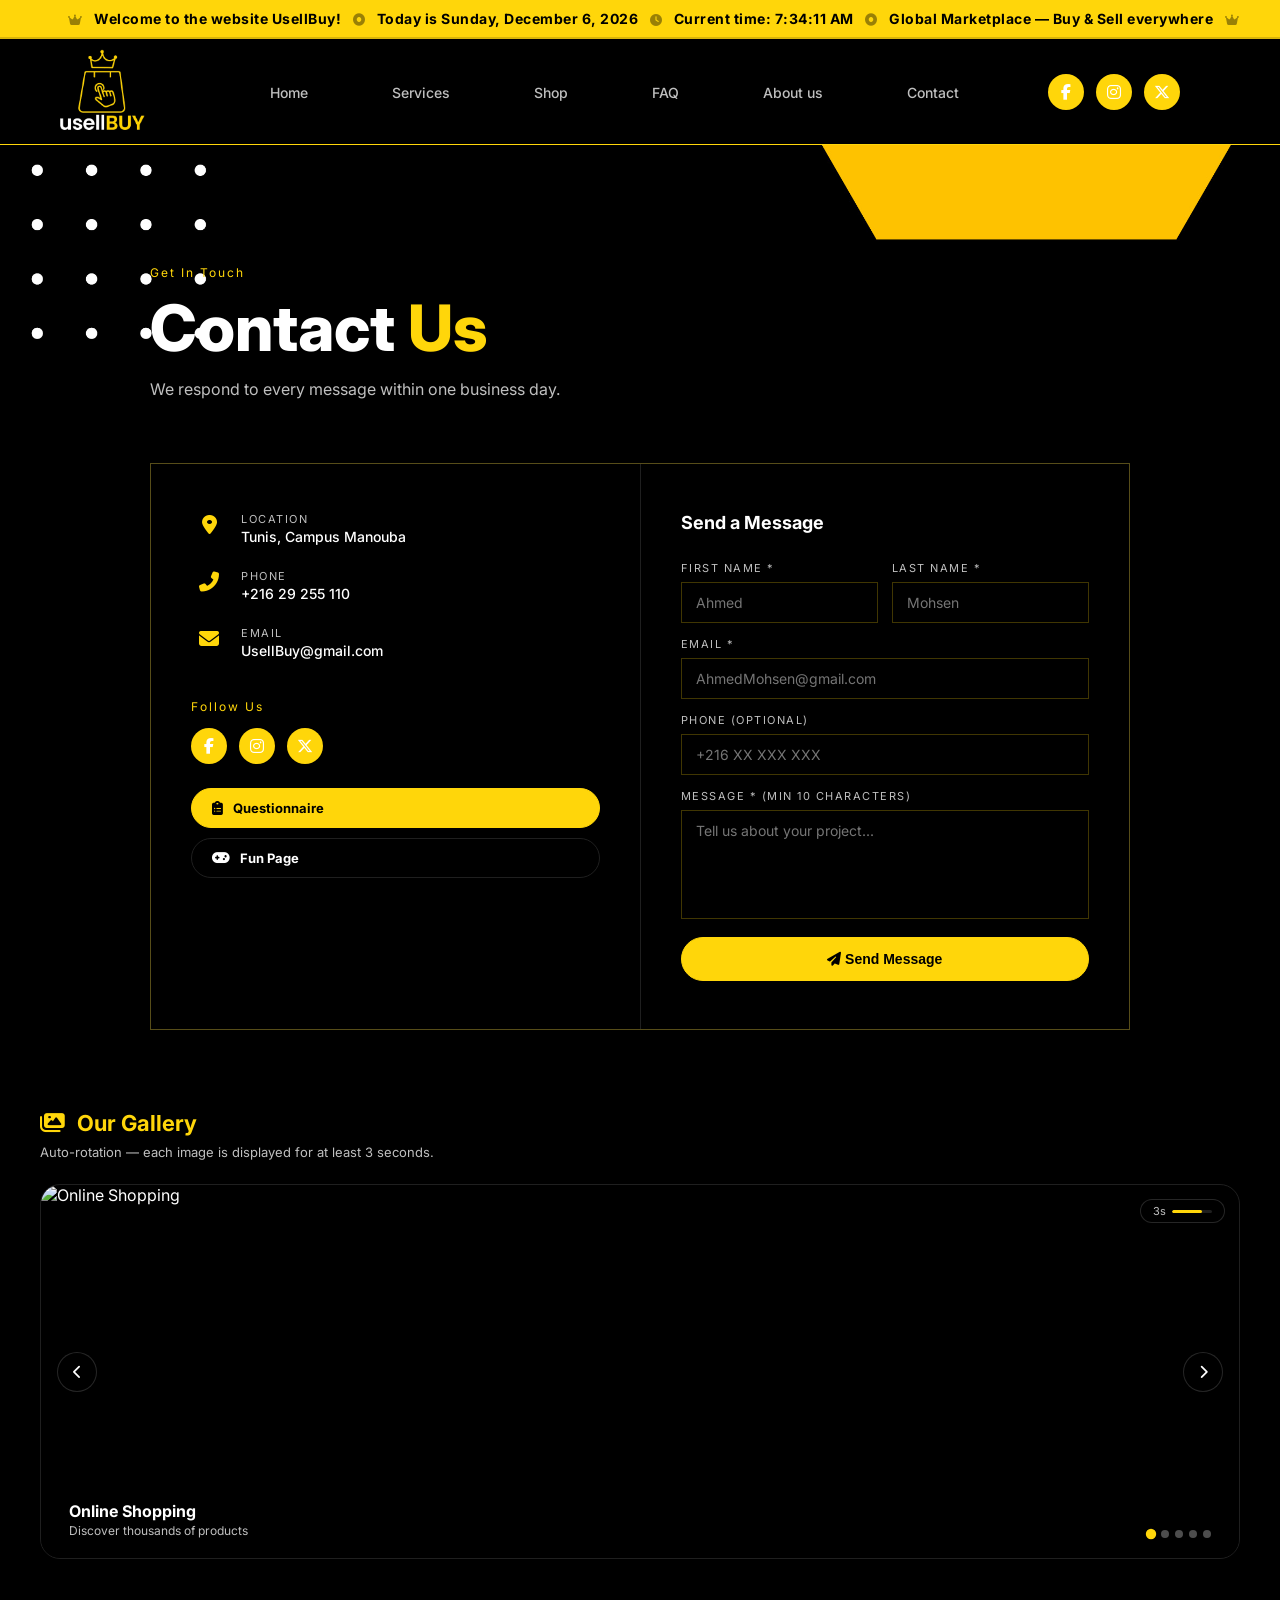
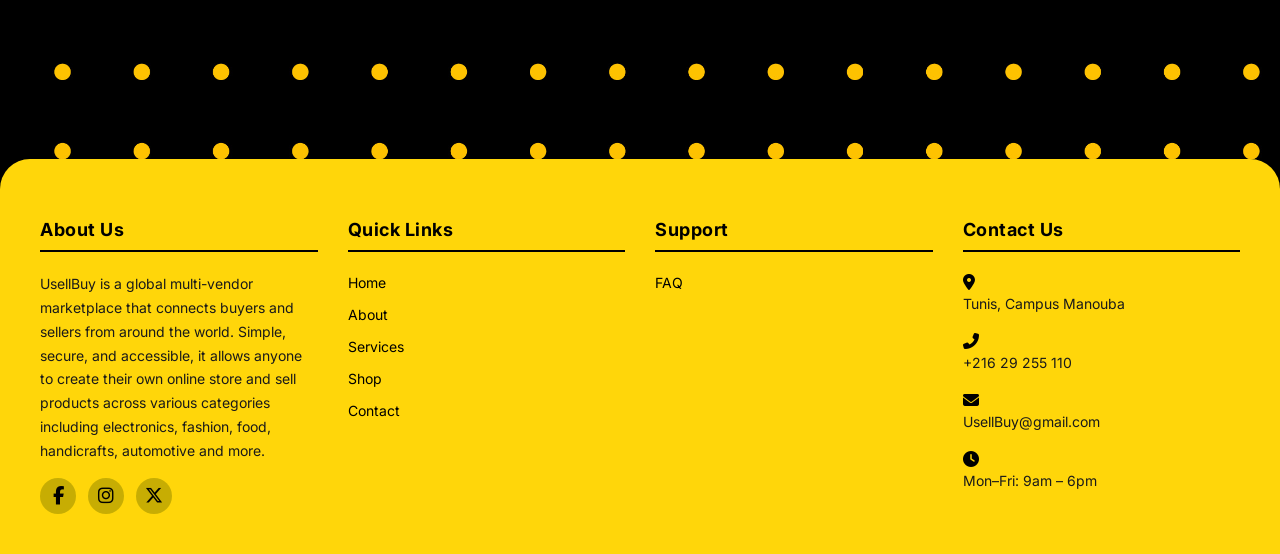
==== commit 4c198a14: "Add files via upload" ====
--- a/contact.html
+++ b/contact.html
@@ -125,15 +125,38 @@
           </div>
         </div>
 
-        <form class="ct-form" action="https://httpbin" method="POST" target="_blank">
+        <form class="ct-form" id="contact-form" action="contact_process.php" method="POST" onsubmit="return validateContactForm()">
           <h3>Send a Message</h3>
           <div class="row2">
-            <div class="fg"><label>First Name</label><input type="text" placeholder="Ahmed"></div>
-            <div class="fg"><label>Last Name</label><input type="text" placeholder="Mohsen"></div>
-          </div>
-          <div class="fg"><label>Email</label><input type="email" placeholder="AhmedMohsen@gmail.com"></div>
-          <div class="fg"><label>Message</label><textarea rows="5" placeholder="Tell us about your project..."></textarea></div>
-          <button class="btn" style="width:100%;text-align:center;">Send Message</button>
+            <div class="fg">
+              <label for="ct-firstname">First Name *</label>
+              <input type="text" id="ct-firstname" name="first_name" placeholder="Ahmed" minlength="2" maxlength="50">
+              <span class="error-msg" id="err-firstname"></span>
+            </div>
+            <div class="fg">
+              <label for="ct-lastname">Last Name *</label>
+              <input type="text" id="ct-lastname" name="last_name" placeholder="Mohsen" minlength="2" maxlength="50">
+              <span class="error-msg" id="err-lastname"></span>
+            </div>
+          </div>
+          <div class="fg">
+            <label for="ct-email">Email *</label>
+            <input type="email" id="ct-email" name="email" placeholder="AhmedMohsen@gmail.com">
+            <span class="error-msg" id="err-email"></span>
+          </div>
+          <div class="fg">
+            <label for="ct-phone">Phone (optional)</label>
+            <input type="text" id="ct-phone" name="phone" placeholder="+216 XX XXX XXX" maxlength="20">
+            <span class="error-msg" id="err-phone"></span>
+          </div>
+          <div class="fg">
+            <label for="ct-message">Message * (min 10 characters)</label>
+            <textarea id="ct-message" name="message" rows="5" placeholder="Tell us about your project..." minlength="10" maxlength="1000"></textarea>
+            <span class="error-msg" id="err-message"></span>
+          </div>
+          <button class="btn" type="submit" style="width:100%;text-align:center;">
+            <i class="fa-solid fa-paper-plane"></i> Send Message
+          </button>
         </form>
       </div>
     </div>
--- a/style.css
+++ b/style.css
@@ -1771,4 +1771,15 @@
     .fp-layout { 
         grid-template-columns: 1fr; 
     } 
-}+}
+
+/* ── PARTIE IV — PHP Form error spans ── */
+.ct-form .error-msg {
+  display: none;
+  font-size: 12px;
+  color: var(--error);
+  margin-top: 4px;
+}
+.ct-form input, .ct-form textarea {
+  transition: border-color .2s;
+}
